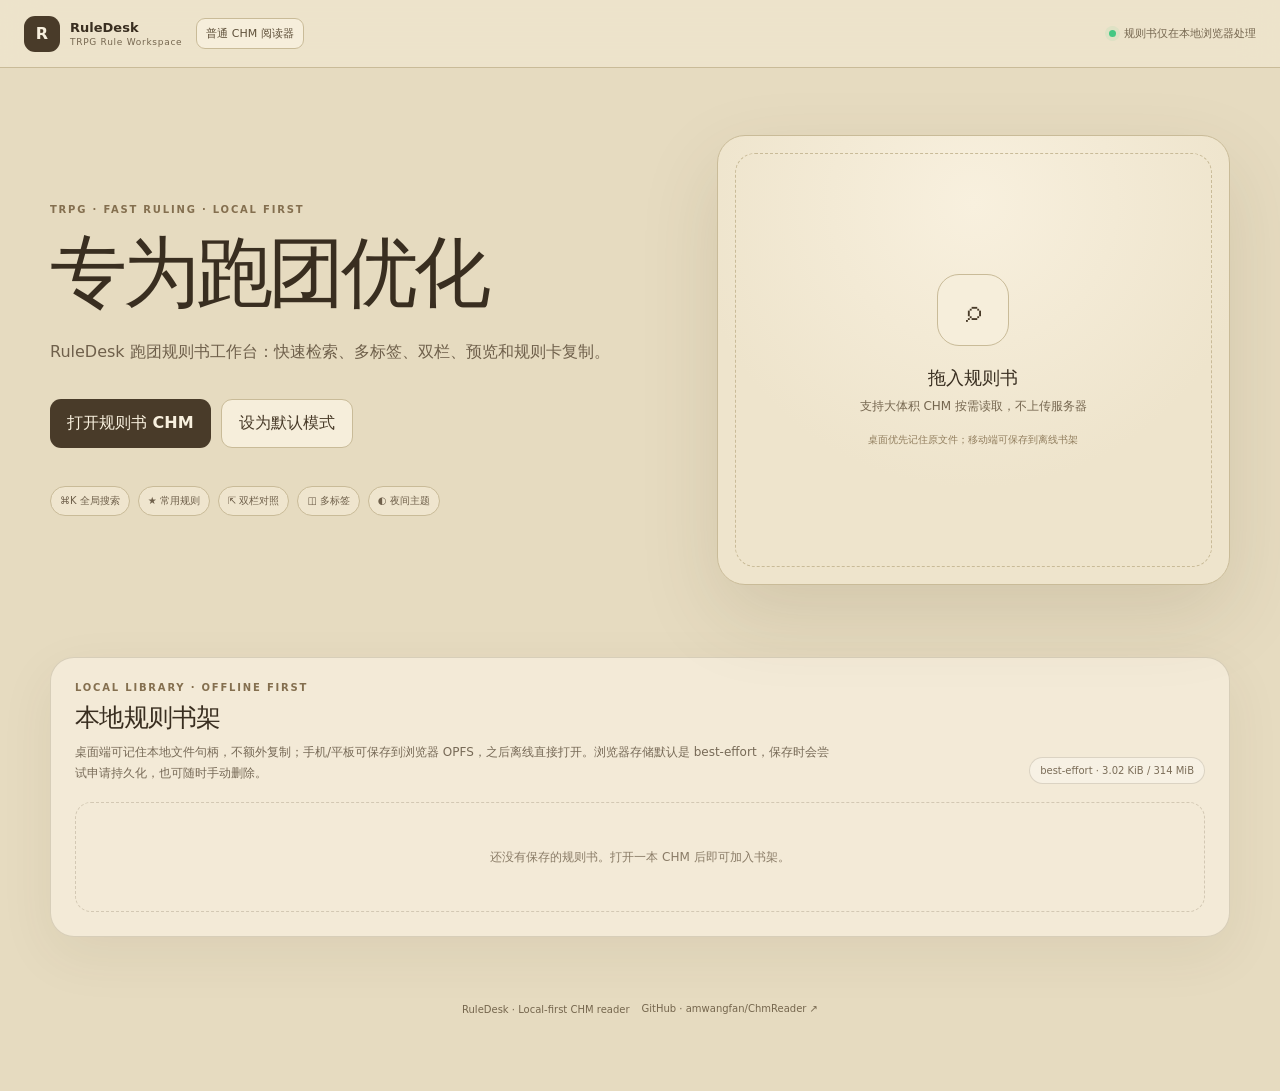
==== ruledesk/index.html @ 6553a067 "Import RuleDesk v1.3.4 source" ====
<!doctype html>
<html lang="zh-CN">
<head>
  <meta charset="UTF-8">
  <meta name="viewport" content="width=device-width,initial-scale=1,viewport-fit=cover">
  <meta name="theme-color" content="#eee4cc">
  <meta name="description" content="RuleDesk：针对跑团规则书优化的本地 CHM 高速查阅工具。">
  <title>RuleDesk · 跑团规则台</title>
  <link rel="manifest" href="../manifest.webmanifest">
  <meta name="apple-mobile-web-app-capable" content="yes">
  <meta name="apple-mobile-web-app-status-bar-style" content="black-translucent">
  <link rel="apple-touch-icon" href="../icons/ruledesk-192.png">
  <link rel="stylesheet" href="./ruledesk.css">
</head>
<body data-reader-theme="parchment">
  <div id="app">
    <header class="topbar">
      <div class="brand-area">
        <button id="homeBtn" class="brand" type="button" aria-label="RuleDesk 首页">
          <span class="brand-mark">R</span>
          <span><b>RuleDesk</b><small>TRPG Rule Workspace</small></span>
        </button>
        <a class="mode-link" href="../?stay=1">普通 CHM 阅读器</a>
      </div>
      <div class="privacy"><i></i>规则书仅在本地浏览器处理</div>
    </header>

    <main id="landing" class="landing">
      <section class="hero">
        <p class="eyebrow">TRPG · FAST RULING · LOCAL FIRST</p>
        <h1>专为跑团优化</h1>
        <p class="lead">RuleDesk 跑团规则书工作台：快速检索、多标签、双栏、预览和规则卡复制。</p>
        <div class="hero-actions">
          <button id="pickBtn" class="btn primary" type="button">打开规则书 CHM</button>
          <button id="setDefaultBtn" class="btn secondary" type="button">设为默认模式</button>
        </div>
        <input id="fileInput" type="file" accept=".chm,application/vnd.ms-htmlhelp" hidden>
        <div class="feature-strip">
          <span>⌘K 全局搜索</span><span>★ 常用规则</span><span>⇱ 双栏对照</span><span>◫ 多标签</span><span>◐ 夜间主题</span>
        </div>
      </section>
      <section id="dropZone" class="drop-zone">
        <div class="drop-icon">⌕</div>
        <strong>拖入规则书</strong>
        <span>支持大体积 CHM 按需读取，不上传服务器</span>
        <small>桌面优先记住原文件；移动端可保存到离线书架</small>
      </section>

      <section class="library-section" aria-labelledby="libraryHeading">
        <div class="library-heading-row">
          <div>
            <p class="eyebrow">LOCAL LIBRARY · OFFLINE FIRST</p>
            <h2 id="libraryHeading">本地规则书架</h2>
            <p>桌面端可记住本地文件句柄，不额外复制；手机/平板可保存到浏览器 OPFS，之后离线直接打开。浏览器存储默认是 best-effort，保存时会尝试申请持久化，也可随时手动删除。</p>
          </div>
          <div class="library-storage" id="libraryStorage">正在读取本地书架…</div>
        </div>
        <div id="libraryList" class="library-list"><div class="library-empty">还没有保存的规则书。打开一本 CHM 后即可加入书架。</div></div>
      </section>
      <footer class="project-footer">
        <span>RuleDesk · Local-first CHM reader</span>
        <a href="https://github.com/amwangfan/ChmReader" target="_blank" rel="noopener noreferrer">GitHub · amwangfan/ChmReader ↗</a>
      </footer>
    </main>

    <main id="workspace" class="workspace" hidden>
      <div class="workbar">
        <div class="work-left">
          <button id="sidebarBtn" class="icon-btn" type="button" title="侧栏">☰</button>
          <button id="searchBtn" class="icon-btn mobile-search-btn" type="button" title="搜索规则">⌕</button>
          <button id="historyBackBtn" class="icon-btn" type="button" title="历史后退">←</button>
          <button id="historyForwardBtn" class="icon-btn" type="button" title="历史前进">→</button>
          <div class="book-meta"><b id="bookTitle">规则书</b><small id="bookMeta"></small></div>
          <button id="mobileToolsBtn" class="icon-btn mobile-tools-btn" type="button" title="显示更多工具" aria-label="显示更多工具" aria-expanded="false">•••</button>
        </div>
        <div class="search-cluster">
          <form id="globalSearchForm" class="global-search" role="search">
            <span>⌕</span>
            <input id="globalSearchInput" type="search" autocomplete="off" placeholder="搜索规则、状态、职业、法术…  Ctrl/⌘ K" aria-haspopup="listbox" aria-controls="searchScopeMenu">
            <kbd>↵</kbd>
          </form>
          <div id="searchScopeMenu" class="search-scope-menu" role="listbox" aria-label="搜索范围" hidden></div>
        </div>
        <div class="work-right">
          <button id="bookmarkBtn" class="icon-btn" type="button" title="收藏当前规则">☆</button>
          <button id="copyBtn" class="tool-btn" type="button" title="复制选中文本或当前页面为规则卡">复制规则</button>
          <button id="splitBtn" class="tool-btn" type="button" title="双栏对照">⇱ 分栏</button>
          <div class="font-tools"><button id="fontDownBtn" type="button">A−</button><span id="fontLabel">100%</span><button id="fontUpBtn" type="button">A+</button></div>
          <select id="themeSelect" class="theme-select" title="阅读主题">
            <option value="parchment">羊皮纸</option>
            <option value="dark">夜间</option>
            <option value="light">日间</option>
          </select>
          <button id="shelfBtn" class="tool-btn" type="button" title="返回本地书架">书架</button>
          <button id="anotherBtn" class="tool-btn" type="button">换书</button>
        </div>
      </div>

      <div class="tabbar-wrap">
        <div id="tabbar" class="tabbar"></div>
        <button id="newTabBtn" class="new-tab" type="button" title="新标签">＋</button>
      </div>

      <div class="workspace-body">
        <aside id="sidebar" class="sidebar">
          <div class="side-tabs" role="tablist">
            <button class="side-tab active" data-side="search" type="button">查找</button>
            <button class="side-tab" data-side="toc" type="button">目录</button>
            <button class="side-tab" data-side="index" type="button">索引</button>
            <button class="side-tab" data-side="bookmarks" type="button">★</button>
            <button class="side-tab" data-side="recent" type="button">最近</button>
          </div>
          <section id="searchSide" class="side-panel active">
            <div id="searchStatus" class="side-note">输入关键词即可先匹配目录/索引，按 Enter 继续搜索正文。</div>
            <div id="globalSearchResults" class="side-list"></div>
          </section>
          <section id="tocSide" class="side-panel">
            <input id="tocFilter" class="side-input" type="search" placeholder="筛选目录…">
            <div id="tocList" class="side-list"></div>
          </section>
          <section id="indexSide" class="side-panel">
            <input id="indexFilter" class="side-input" type="search" placeholder="筛选索引…">
            <div id="indexList" class="side-list"></div>
          </section>
          <section id="bookmarksSide" class="side-panel"><div id="bookmarkList" class="side-list"></div></section>
          <section id="recentSide" class="side-panel"><div id="recentList" class="side-list"></div></section>
        </aside>

        <section class="desk">
          <div id="primaryPane" class="pane primary-pane">
            <div class="pane-head"><span id="primaryPaneTitle">当前规则</span><span class="pane-hint">主视图</span></div>
            <div class="pane-stage"><div id="primaryLoading" class="pane-loading" hidden><i></i><span>正在读取…</span></div><iframe id="primaryFrame" sandbox="allow-same-origin" referrerpolicy="no-referrer" title="RuleDesk 主视图"></iframe></div>
          </div>
          <div id="secondaryPane" class="pane secondary-pane" hidden>
            <div class="pane-head"><span id="secondaryPaneTitle">对照规则</span><button id="closeSplitBtn" type="button">关闭分栏 ×</button></div>
            <div class="pane-stage"><div id="secondaryLoading" class="pane-loading" hidden><i></i><span>正在读取…</span></div><iframe id="secondaryFrame" sandbox="allow-same-origin" referrerpolicy="no-referrer" title="RuleDesk 对照视图"></iframe></div>
          </div>
        </section>
      </div>
    </main>

    <div id="previewCard" class="preview-card" hidden>
      <div class="preview-head"><b id="previewTitle">规则预览</b><button id="previewClose" type="button">×</button></div>
      <div id="previewText" class="preview-text"></div>
      <div class="preview-actions"><button id="previewOpen" type="button">打开</button><button id="previewTab" type="button">新标签</button><button id="previewSplit" type="button">分栏打开</button></div>
    </div>

    <div id="selectionBar" class="selection-bar" hidden><span id="selectionInfo">已选择文字</span><button id="selectionCopyBtn" type="button">复制为规则卡</button></div>

    <div id="shelfPrompt" class="shelf-prompt" hidden>
      <div class="shelf-prompt-card">
        <span class="shelf-prompt-icon">▣</span>
        <div><b>保存到离线书架？</b><p>这会把规则书复制到浏览器的本地私有存储（OPFS）。以后无需再次从文件管理器选择，断网也能打开。</p></div>
        <div class="shelf-prompt-actions"><button id="shelfSaveBtn" class="btn primary" type="button">保存到离线书架</button><button id="shelfSkipBtn" class="btn secondary" type="button">仅本次打开</button></div>
      </div>
    </div>

    <div id="overlay" class="overlay" hidden><div class="loading-card"><i></i><b id="overlayTitle">正在打开规则书</b><p id="overlayText">正在读取目录和索引…</p></div></div>
    <div id="toast" class="toast" role="status" aria-live="polite"></div>
  </div>

  <script type="module" src="./ruledesk.js"></script>
</body>
</html>
---- ruledesk/ruledesk.css ----
:root{font-family:Inter,ui-sans-serif,system-ui,-apple-system,BlinkMacSystemFont,"Segoe UI","PingFang SC","Microsoft YaHei",sans-serif;color:#ecece8;background:#171714;font-synthesis:none;text-rendering:optimizeLegibility;--top:68px;--work:58px;--tabs:42px;--side:312px}
*{box-sizing:border-box}html,body,#app{margin:0;min-width:320px;min-height:100%;height:100%}body{min-height:100vh;background:#171714}button,input,select{font:inherit}button{color:inherit}.topbar{height:var(--top);position:fixed;z-index:80;inset:0 0 auto;display:flex;align-items:center;justify-content:space-between;padding:0 24px;background:rgba(23,23,20,.94);border-bottom:1px solid #30302b;backdrop-filter:blur(18px)}.brand-area{display:flex;align-items:center;gap:14px}.brand{border:0;background:none;padding:0;display:flex;align-items:center;gap:10px;cursor:pointer}.brand-mark{width:36px;height:36px;border-radius:11px;display:grid;place-items:center;background:#f0efe6;color:#171714;font-weight:900}.brand b,.brand small{display:block;text-align:left}.brand b{font-size:13px}.brand small{font-size:9px;color:#8f8f88;margin-top:2px;letter-spacing:.08em}.mode-link{color:#a7a79f;text-decoration:none;font-size:11px;padding:7px 9px;border:1px solid #34342f;border-radius:9px}.mode-link:hover{color:#fff;border-color:#5b5b54}.privacy{display:flex;align-items:center;gap:8px;color:#96968f;font-size:11px}.privacy i{width:7px;height:7px;border-radius:50%;background:#43c883;box-shadow:0 0 0 4px rgba(67,200,131,.09)}
.landing{min-height:100vh;width:min(1180px,calc(100% - 48px));margin:auto;padding:135px 0 65px;display:grid;grid-template-columns:1.08fr .92fr;gap:64px;align-items:center}.eyebrow{font-size:10px;font-weight:800;letter-spacing:.18em;color:#777770;margin:0 0 20px}.hero h1{font-size:clamp(48px,6vw,78px);line-height:.98;letter-spacing:-.055em;margin:0;color:#f2f1e9}.lead{max-width:630px;font-size:16px;line-height:1.8;color:#9b9b93;margin:27px 0 0}.hero-actions{display:flex;gap:10px;margin-top:32px}.btn{border:0;border-radius:11px;padding:13px 17px;cursor:pointer}.primary{background:#efeee5;color:#171714;font-weight:750}.secondary{background:#262622;color:#d2d2ca;border:1px solid #383833}.feature-strip{display:flex;flex-wrap:wrap;gap:8px;margin-top:38px}.feature-strip span{border:1px solid #33332e;border-radius:999px;padding:7px 9px;color:#8d8d85;font-size:10px}.drop-zone{min-height:450px;border:1px solid #34342f;border-radius:28px;background:radial-gradient(circle at 50% 15%,#292924,#1c1c19 60%);box-shadow:0 30px 80px rgba(0,0,0,.28);display:grid;place-items:center;align-content:center;text-align:center;position:relative}.drop-zone:after{content:"";position:absolute;inset:17px;border:1px dashed #3d3d37;border-radius:20px}.drop-icon{width:72px;height:72px;border:1px solid #3b3b36;border-radius:22px;background:#22221e;display:grid;place-items:center;font-size:30px;color:#dfded5;margin-bottom:20px}.drop-zone strong{font-size:18px}.drop-zone span{font-size:12px;color:#8e8e86;margin-top:8px}.drop-zone small{font-size:10px;color:#676760;margin-top:18px}.dragging .drop-zone{border-color:#8c8c80;transform:scale(1.01)}
.workspace{height:100vh;padding-top:var(--top);background:#e9e9e4;color:#171714}.workbar{height:var(--work);display:grid;grid-template-columns:minmax(300px,1fr) minmax(320px,560px) minmax(420px,1fr);align-items:center;gap:14px;padding:0 12px;background:#f7f7f3;border-bottom:1px solid #d8d8d2}.work-left,.work-right{display:flex;align-items:center;gap:7px;min-width:0}.work-right{justify-content:flex-end}.icon-btn,.tool-btn,.font-tools button,.theme-select,.new-tab{border:1px solid #d9d9d3;background:#fff;border-radius:9px;height:32px;cursor:pointer;color:#4a4a44}.icon-btn{width:32px;padding:0}.tool-btn{padding:0 10px;font-size:10px}.icon-btn:disabled{opacity:.35;cursor:default}.book-meta{min-width:0;margin-left:2px}.book-meta b,.book-meta small{display:block;white-space:nowrap;overflow:hidden;text-overflow:ellipsis;max-width:260px}.book-meta b{font-size:11px}.book-meta small{font-size:9px;color:#888880;margin-top:2px}.global-search{height:38px;border:1px solid #cecec7;background:#fff;border-radius:11px;display:grid;grid-template-columns:24px 1fr 24px;align-items:center;padding:0 8px;box-shadow:0 3px 14px rgba(0,0,0,.035)}.global-search>span{color:#8a8a82;text-align:center}.global-search input{border:0;outline:0;background:transparent;min-width:0;font-size:12px;color:#222}.global-search kbd{font-size:9px;color:#aaa;background:#f4f4f0;border:1px solid #e2e2dc;border-radius:5px;padding:2px 4px;text-align:center}.font-tools{display:flex;align-items:center;height:32px;border:1px solid #d9d9d3;border-radius:9px;background:#fff;overflow:hidden}.font-tools button{height:30px;border:0;border-radius:0;width:31px}.font-tools span{font-size:9px;color:#73736c;min-width:38px;text-align:center}.theme-select{padding:0 7px;font-size:10px}.tabbar-wrap{height:var(--tabs);display:flex;align-items:stretch;background:#efefea;border-bottom:1px solid #d6d6d0;padding-left:8px}.tabbar{display:flex;align-items:flex-end;gap:3px;min-width:0;overflow-x:auto;scrollbar-width:none}.tabbar::-webkit-scrollbar{display:none}.rule-tab{height:34px;margin-top:7px;display:flex;align-items:center;gap:7px;max-width:220px;min-width:105px;padding:0 8px 0 11px;border:1px solid transparent;border-radius:9px 9px 0 0;background:transparent;color:#707069;cursor:pointer}.rule-tab.active{background:#fff;color:#222;border-color:#d9d9d3;border-bottom-color:#fff}.rule-tab .tab-title{white-space:nowrap;overflow:hidden;text-overflow:ellipsis;font-size:10px;flex:1;text-align:left}.rule-tab .tab-close{border:0;background:transparent;color:#9d9d95;padding:0;font-size:13px;cursor:pointer}.new-tab{width:34px;margin:6px 0 0 4px;border:0;background:transparent;font-size:18px}.workspace-body{height:calc(100vh - var(--top) - var(--work) - var(--tabs));display:grid;grid-template-columns:var(--side) 1fr;min-height:0}.sidebar{background:#f8f8f5;border-right:1px solid #d9d9d3;display:flex;flex-direction:column;min-width:0;overflow:hidden}.side-tabs{height:44px;display:grid;grid-template-columns:repeat(5,1fr);gap:2px;padding:6px 6px 0;border-bottom:1px solid #dfdfd9}.side-tab{border:0;background:transparent;font-size:9px;color:#777770;border-radius:7px 7px 0 0;cursor:pointer}.side-tab.active{background:#fff;color:#222;border:1px solid #deded8;border-bottom-color:#fff;font-weight:700}.side-panel{display:none;min-height:0;flex:1;padding:8px}.side-panel.active{display:flex;flex-direction:column}.side-input{height:34px;border:1px solid #dadad4;border-radius:9px;background:#fff;padding:0 10px;font-size:11px;outline:0}.side-list{margin-top:7px;min-height:0;flex:1;overflow:auto;padding:2px 2px 18px}.side-note{font-size:9px;color:#92928b;line-height:1.5;padding:4px 5px 6px}.side-item{width:100%;border:0;background:transparent;text-align:left;border-radius:8px;padding:7px 8px;color:#44443f;cursor:pointer;font-size:10px;line-height:1.4}.side-item:hover{background:#ecece7}.side-item.active{background:#e4e4de;color:#171714;font-weight:700}.side-item .meta{display:block;font-size:8px;color:#999990;margin-top:3px}.side-item .snippet{display:block;font-size:9px;color:#85857d;margin-top:4px;line-height:1.45}.side-section-label{padding:9px 8px 4px;font-size:8px;font-weight:800;color:#9c9c94;letter-spacing:.12em;text-transform:uppercase}.nav-group{margin:2px 0}.nav-group>summary{list-style:none;cursor:pointer;padding:7px 8px;border-radius:7px;font-size:10px;color:#565650;font-weight:650}.nav-group>summary::-webkit-details-marker{display:none}.nav-group>summary:before{content:"›";display:inline-block;width:14px;color:#aaa;transition:.12s}.nav-group[open]>summary:before{transform:rotate(90deg)}.nav-children{padding-left:9px}.empty{padding:14px 9px;font-size:10px;line-height:1.6;color:#999990}.desk{min-width:0;min-height:0;display:grid;grid-template-columns:1fr;background:#fff}.desk.split{grid-template-columns:minmax(0,1fr) minmax(0,1fr)}.pane{min-width:0;min-height:0;display:flex;flex-direction:column;background:#fff}.secondary-pane{border-left:1px solid #d8d8d2}.pane-head{height:32px;display:flex;align-items:center;justify-content:space-between;padding:0 10px;border-bottom:1px solid #e6e6e1;background:#fafaf8;font-size:9px;color:#777770}.pane-head>span:first-child{white-space:nowrap;overflow:hidden;text-overflow:ellipsis}.pane-hint{color:#aaa}.pane-head button{border:0;background:transparent;color:#85857d;font-size:9px;cursor:pointer}.pane-stage{position:relative;flex:1;min-height:0}.pane iframe{width:100%;height:100%;display:block;border:0;background:#fff}.pane-loading{position:absolute;z-index:4;left:50%;top:12px;transform:translateX(-50%);display:flex;align-items:center;gap:7px;background:rgba(255,255,255,.93);border:1px solid #ddd;border-radius:10px;padding:7px 10px;font-size:9px;color:#777;box-shadow:0 8px 25px rgba(0,0,0,.08)}.pane-loading i,.overlay i{width:14px;height:14px;border:2px solid #ddd;border-top-color:#333;border-radius:50%;animation:spin .8s linear infinite}@keyframes spin{to{transform:rotate(360deg)}}
.preview-card{position:fixed;z-index:120;right:20px;bottom:20px;width:min(410px,calc(100% - 32px));background:#fff;border:1px solid #d7d7d1;border-radius:15px;box-shadow:0 24px 70px rgba(0,0,0,.2);color:#222;overflow:hidden}.preview-head{display:flex;align-items:center;justify-content:space-between;padding:12px 13px 7px}.preview-head b{font-size:12px}.preview-head button{border:0;background:transparent;color:#888;cursor:pointer}.preview-text{max-height:210px;overflow:auto;padding:0 13px 12px;font-size:10px;line-height:1.65;color:#63635d;white-space:pre-wrap}.preview-actions{display:flex;gap:6px;padding:9px 12px;border-top:1px solid #e6e6e1;background:#fafaf8}.preview-actions button{border:1px solid #d9d9d3;background:#fff;border-radius:8px;padding:6px 9px;font-size:9px;color:#444;cursor:pointer}.selection-bar{position:fixed;z-index:115;left:50%;bottom:18px;transform:translateX(-50%);display:flex;align-items:center;gap:10px;background:#171714;color:#eee;border-radius:999px;padding:8px 9px 8px 13px;box-shadow:0 12px 35px rgba(0,0,0,.24);font-size:9px}.selection-bar button{border:0;background:#efeee5;color:#171714;border-radius:999px;padding:6px 9px;font-size:9px;font-weight:700;cursor:pointer}.overlay{position:fixed;z-index:140;inset:0;display:grid;place-items:center;background:rgba(23,23,20,.74);backdrop-filter:blur(10px)}.loading-card{width:min(400px,calc(100% - 30px));background:#fff;color:#222;border-radius:18px;padding:28px;text-align:center;box-shadow:0 30px 100px rgba(0,0,0,.25)}.loading-card i{display:inline-block;width:26px;height:26px;border-width:3px}.loading-card b{display:block;font-size:13px;margin-top:14px}.loading-card p{font-size:10px;color:#85857d;line-height:1.6}.toast{position:fixed;z-index:150;left:50%;bottom:22px;transform:translate(-50%,12px);opacity:0;pointer-events:none;max-width:min(650px,calc(100% - 28px));padding:9px 12px;border-radius:10px;background:#fff;color:#444;border:1px solid #deded8;box-shadow:0 15px 45px rgba(0,0,0,.2);font-size:10px;transition:.18s}.toast.show{opacity:1;transform:translate(-50%,0)}.toast.error{color:#a11f1f;border-color:#eccaca}[hidden]{display:none!important}body.sidebar-hidden .workspace-body{grid-template-columns:0 1fr}body.sidebar-hidden .sidebar{display:none}
@media(max-width:1150px){.workbar{grid-template-columns:minmax(250px,1fr) minmax(280px,420px) auto}.work-right .tool-btn{font-size:0;width:34px;padding:0}.work-right #copyBtn:before{content:"📋";font-size:13px}.work-right #splitBtn:before{content:"⇱";font-size:15px}.work-right #anotherBtn:before{content:"＋";font-size:17px}.font-tools span{display:none}.font-tools button{width:28px}.theme-select{max-width:62px}}
@media(max-width:820px){:root{--top:60px;--work:56px;--tabs:40px}.topbar{padding:0 14px}.privacy{display:none}.mode-link{font-size:9px}.landing{grid-template-columns:1fr;width:min(680px,calc(100% - 30px));gap:32px;padding-top:110px}.drop-zone{min-height:270px}.workbar{grid-template-columns:1fr auto}.global-search{position:fixed;z-index:90;left:10px;right:10px;top:calc(var(--top) + var(--work) + var(--tabs) + 8px);display:none}.global-search.mobile-search-open{display:grid}.book-meta small{display:none}.work-right .font-tools,.work-right .theme-select{display:none}.workspace-body{display:block;position:relative}.sidebar{position:absolute;z-index:60;inset:0 auto 0 0;width:min(86vw,330px);transform:translateX(-102%);transition:.18s;box-shadow:18px 0 45px rgba(0,0,0,.2)}.sidebar.mobile-open{transform:translateX(0)}.desk{height:100%}.desk.split{grid-template-columns:1fr}.desk.split .secondary-pane{position:absolute;z-index:40;inset:0;background:#fff;border:0}.feature-strip{gap:6px}.hero h1{font-size:48px}}
body[data-reader-theme="dark"] .workspace{background:#161716;color:#e8e6df}body[data-reader-theme="dark"] .workbar{background:#1e1f1d;border-color:#353631}body[data-reader-theme="dark"] .tabbar-wrap{background:#191a18;border-color:#353631}body[data-reader-theme="dark"] .sidebar{background:#1c1d1b;border-color:#353631}body[data-reader-theme="dark"] .side-tabs{border-color:#353631}body[data-reader-theme="dark"] .side-tab{color:#aaa79e}body[data-reader-theme="dark"] .side-tab.active{background:#252624;color:#eee;border-color:#42433e;border-bottom-color:#252624}body[data-reader-theme="dark"] .global-search,body[data-reader-theme="dark"] .icon-btn,body[data-reader-theme="dark"] .tool-btn,body[data-reader-theme="dark"] .font-tools,body[data-reader-theme="dark"] .theme-select,body[data-reader-theme="dark"] .side-input{background:#252624;color:#e7e5de;border-color:#42433e}body[data-reader-theme="dark"] .global-search input{color:#eee}body[data-reader-theme="dark"] .rule-tab.active{background:#242522;color:#eee;border-color:#3e3f3a;border-bottom-color:#242522}body[data-reader-theme="dark"] .side-item{color:#c5c3bb}body[data-reader-theme="dark"] .side-item:hover{background:#292a27}body[data-reader-theme="dark"] .pane,body[data-reader-theme="dark"] .desk{background:#151617}body[data-reader-theme="dark"] .pane-head{background:#1f201e;color:#aaa79e;border-color:#383934}body[data-reader-theme="dark"] .secondary-pane{border-color:#383934}
body[data-reader-theme="parchment"] .workspace{background:#e6dbc0;color:#392e20}body[data-reader-theme="parchment"] .workbar,body[data-reader-theme="parchment"] .tabbar-wrap,body[data-reader-theme="parchment"] .sidebar{background:#eee4cc;border-color:#c9bb98}body[data-reader-theme="parchment"] .side-tabs{border-color:#c9bb98}body[data-reader-theme="parchment"] .side-tab.active,body[data-reader-theme="parchment"] .rule-tab.active{background:#f6eedb;color:#372d20;border-color:#c9bb98;border-bottom-color:#f6eedb}body[data-reader-theme="parchment"] .global-search,body[data-reader-theme="parchment"] .icon-btn,body[data-reader-theme="parchment"] .tool-btn,body[data-reader-theme="parchment"] .font-tools,body[data-reader-theme="parchment"] .theme-select,body[data-reader-theme="parchment"] .side-input{background:#f8f0de;color:#493b29;border-color:#c9bb98}body[data-reader-theme="parchment"] .pane-head{background:#eee4cc;color:#6d5c43;border-color:#c9bb98}

/* RuleDesk landing chrome follows the selected reading theme too. */
body[data-reader-theme="parchment"]{background:#e6dbc0;color:#392e20}
body[data-reader-theme="parchment"] .topbar{background:rgba(238,228,204,.95);border-color:#c9bb98}
body[data-reader-theme="parchment"] .brand-mark{background:#493b29;color:#f8f0de}
body[data-reader-theme="parchment"] .brand small,body[data-reader-theme="parchment"] .privacy{color:#75664f}
body[data-reader-theme="parchment"] .mode-link{color:#5f503a;border-color:#c9bb98;background:#f6eedb}
body[data-reader-theme="parchment"] .mode-link:hover{color:#352b1e;border-color:#9e8c67}
body[data-reader-theme="parchment"] .eyebrow{color:#846f4f}
body[data-reader-theme="parchment"] .hero h1{color:#392e20}
body[data-reader-theme="parchment"] .lead{color:#6f604b}
body[data-reader-theme="parchment"] .primary{background:#493b29;color:#f8f0de}
body[data-reader-theme="parchment"] .secondary{background:#f6eedb;color:#493b29;border-color:#c9bb98}
body[data-reader-theme="parchment"] .feature-strip span{border-color:#c9bb98;color:#6f604b;background:rgba(248,240,222,.45)}
body[data-reader-theme="parchment"] .drop-zone{border-color:#c9bb98;background:radial-gradient(circle at 50% 15%,#f8f0de,#eee4cc 62%);box-shadow:0 30px 80px rgba(81,60,30,.13);color:#392e20}
body[data-reader-theme="parchment"] .drop-zone:after{border-color:#c9bb98}
body[data-reader-theme="parchment"] .drop-icon{border-color:#c9bb98;background:#f6eedb;color:#493b29}
body[data-reader-theme="parchment"] .drop-zone span{color:#75664f}
body[data-reader-theme="parchment"] .drop-zone small{color:#927f5f}

body[data-reader-theme="light"]{background:#f5f5f2;color:#20201d}
body[data-reader-theme="light"] .topbar{background:rgba(248,248,245,.95);border-color:#deded8}
body[data-reader-theme="light"] .brand-mark{background:#20201d;color:#fff}
body[data-reader-theme="light"] .brand small,body[data-reader-theme="light"] .privacy{color:#777770}
body[data-reader-theme="light"] .mode-link{color:#55554f;border-color:#d8d8d1;background:#fff}
body[data-reader-theme="light"] .eyebrow{color:#777770}
body[data-reader-theme="light"] .hero h1{color:#20201d}
body[data-reader-theme="light"] .lead{color:#707069}
body[data-reader-theme="light"] .primary{background:#20201d;color:#fff}
body[data-reader-theme="light"] .secondary{background:#fff;color:#44443f;border-color:#d8d8d1}
body[data-reader-theme="light"] .feature-strip span{border-color:#d8d8d1;color:#707069;background:#fff}
body[data-reader-theme="light"] .drop-zone{border-color:#d8d8d1;background:radial-gradient(circle at 50% 15%,#fff,#efefea 62%);box-shadow:0 30px 80px rgba(0,0,0,.08);color:#20201d}
body[data-reader-theme="light"] .drop-zone:after{border-color:#d8d8d1}
body[data-reader-theme="light"] .drop-icon{border-color:#d8d8d1;background:#fff;color:#33332e}
body[data-reader-theme="light"] .drop-zone span{color:#777770}
body[data-reader-theme="light"] .drop-zone small{color:#999990}

/* v1.2.3 — larger, touch-friendly sidebar navigation */
:root{--side:340px}
.side-tabs{height:50px;padding:6px 6px 0}
.side-tab{font-size:12px;min-height:39px;font-weight:600}
.side-input{height:40px;padding:0 12px;font-size:13px}
.side-list{margin-top:8px;padding:3px 3px 22px}
.side-note{font-size:11px;line-height:1.6;padding:6px 7px 8px}
.side-item{min-height:42px;padding:10px 10px;border-radius:9px;font-size:14px;line-height:1.48;display:block}
.side-item .meta{font-size:11px;line-height:1.4;margin-top:4px}
.side-item .snippet{font-size:12px;line-height:1.55;margin-top:5px}
.side-section-label{padding:11px 9px 5px;font-size:10px}
.empty{padding:16px 10px;font-size:12px;line-height:1.7}
.nav-group{margin:2px 0}
.nav-group>summary{list-style:none;display:flex;align-items:center;gap:2px;min-height:44px;padding:3px 5px;border-radius:9px;color:#4f4f49;font-weight:650}
.nav-group>summary::-webkit-details-marker{display:none}
.nav-group>summary:before{content:none!important}
.nav-toggle{width:38px;height:38px;flex:0 0 38px;border:0;border-radius:8px;background:transparent;color:#8c8c84;font-size:24px;line-height:1;display:grid;place-items:center;cursor:pointer;transition:background .12s,color .12s,transform .12s;touch-action:manipulation}
.nav-toggle:hover,.nav-toggle:focus-visible{background:#e7e7e1;color:#333;outline:0}
.nav-group[open]>summary .nav-toggle{transform:rotate(90deg)}
.nav-label{min-width:0;min-height:38px;flex:1;border:0;border-radius:8px;background:transparent;color:inherit;padding:7px 7px;text-align:left;font:inherit;line-height:1.45;cursor:pointer;display:flex;align-items:center;touch-action:manipulation}
.nav-label:hover,.nav-label:focus-visible{background:#ecece7;color:#171714;outline:0}
.nav-label-static{cursor:default}
.nav-label-static:hover{background:transparent;color:inherit}
.nav-children{padding-left:14px;border-left:1px solid rgba(110,110,100,.13);margin-left:19px}
body[data-reader-theme="dark"] .nav-toggle:hover,body[data-reader-theme="dark"] .nav-toggle:focus-visible,body[data-reader-theme="dark"] .nav-label:hover,body[data-reader-theme="dark"] .nav-label:focus-visible{background:#2a2b28;color:#f0eee8}
body[data-reader-theme="parchment"] .nav-toggle:hover,body[data-reader-theme="parchment"] .nav-toggle:focus-visible,body[data-reader-theme="parchment"] .nav-label:hover,body[data-reader-theme="parchment"] .nav-label:focus-visible{background:#e5d8b9;color:#372d20}

/* Mobile workbar: keep reading controls visible instead of hiding font/theme tools. */
@media(max-width:820px){
  :root{--work:108px;--side:340px}
  .workbar{height:var(--work);grid-template-columns:1fr;grid-template-rows:50px 50px;gap:0;padding:4px 8px}
  .work-left{grid-row:1;min-width:0}
  .work-right{grid-row:2;justify-content:flex-start;gap:5px;min-width:0;width:100%;overflow:visible}
  .work-right .font-tools,.work-right .theme-select{display:flex}
  .work-right .theme-select{display:block;max-width:68px;height:36px;font-size:11px}
  .work-right .icon-btn,.work-right .tool-btn{height:36px;min-width:36px}
  .font-tools{height:36px;flex:0 0 auto}
  .font-tools button{height:34px;width:31px;font-size:12px}
  .font-tools span{display:none}
  .workspace-body{height:calc(100vh - var(--top) - var(--work) - var(--tabs));height:calc(100dvh - var(--top) - var(--work) - var(--tabs))}
  .sidebar{width:min(92vw,380px)}
  .side-tab{font-size:12px}
  .side-item{min-height:46px;padding:11px 10px;font-size:14px}
  .nav-group>summary{min-height:48px}
  .nav-toggle{width:42px;height:42px;flex-basis:42px;font-size:26px}
  .nav-label{min-height:42px;padding:8px 7px;font-size:14px}
}

@media(max-width:520px){
  :root{--work:148px}
  .workbar{grid-template-rows:50px 90px;padding-bottom:4px}
  .work-right{align-content:center;align-items:center;flex-wrap:wrap;gap:5px 6px}
  .work-right .icon-btn,.work-right .tool-btn{height:36px}
  .work-right .theme-select{height:36px;max-width:74px}
  .book-meta b{max-width:150px}
  .workspace-body{height:calc(100vh - var(--top) - var(--work) - var(--tabs));height:calc(100dvh - var(--top) - var(--work) - var(--tabs))}
}

@media(max-width:380px){
  :root{--work:152px}
  .workbar{padding-left:6px;padding-right:6px}
  .work-left,.work-right{gap:4px}
  .work-right .icon-btn,.work-right .tool-btn{min-width:34px;width:34px}
  .font-tools button{width:29px}
  .work-right .theme-select{max-width:70px;padding-left:4px;padding-right:4px}
  .book-meta b{max-width:125px;font-size:10px}
}

/* v1.2.4 — context-aware hierarchical search scopes */
.search-cluster{position:relative;min-width:0;width:100%;z-index:95}
.search-cluster .global-search{width:100%}
.search-scope-menu{position:absolute;z-index:130;left:0;right:0;top:calc(100% + 6px);padding:6px;background:#fff;border:1px solid #d6d6cf;border-radius:12px;box-shadow:0 16px 45px rgba(0,0,0,.17);max-height:min(360px,55vh);overflow:auto}
.search-scope-option{width:100%;min-height:44px;border:0;background:transparent;border-radius:9px;padding:8px 10px;display:grid;grid-template-columns:24px minmax(0,1fr) auto;align-items:center;gap:8px;text-align:left;cursor:pointer;color:#3d3d38}
.search-scope-option:hover,.search-scope-option:focus-visible{background:#f0f0ea;outline:0}
.search-scope-option.active{background:#e7e7df;color:#171714}
.search-scope-option .scope-icon{font-size:15px;color:#8f8f86;text-align:center}
.search-scope-option .scope-copy{min-width:0;display:block}
.search-scope-option .scope-title{display:block;font-size:13px;font-weight:700;white-space:nowrap;overflow:hidden;text-overflow:ellipsis}
.search-scope-option .scope-hint{display:block;margin-top:2px;font-size:10px;color:#8e8e86;white-space:nowrap;overflow:hidden;text-overflow:ellipsis}
.search-scope-option .scope-count{font-size:10px;color:#999990;white-space:nowrap}
body[data-reader-theme="dark"] .search-scope-menu{background:#252624;border-color:#42433e;box-shadow:0 16px 45px rgba(0,0,0,.4)}
body[data-reader-theme="dark"] .search-scope-option{color:#dedcd4}
body[data-reader-theme="dark"] .search-scope-option:hover,body[data-reader-theme="dark"] .search-scope-option:focus-visible{background:#30312e}
body[data-reader-theme="dark"] .search-scope-option.active{background:#363733;color:#fff}
body[data-reader-theme="parchment"] .search-scope-menu{background:#f8f0de;border-color:#c9bb98;box-shadow:0 16px 45px rgba(81,60,30,.18)}
body[data-reader-theme="parchment"] .search-scope-option{color:#493b29}
body[data-reader-theme="parchment"] .search-scope-option:hover,body[data-reader-theme="parchment"] .search-scope-option:focus-visible{background:#eee2c5}
body[data-reader-theme="parchment"] .search-scope-option.active{background:#e4d4ad;color:#352b1e}

@media(max-width:820px){
  .search-cluster{position:static}
  .search-cluster .global-search{position:fixed;z-index:100;left:10px;right:10px;top:calc(var(--top) + var(--work) + var(--tabs) + 8px);width:auto;display:none}
  .search-cluster .global-search.mobile-search-open{display:grid}
  .search-scope-menu{position:fixed;z-index:131;left:10px;right:10px;top:calc(var(--top) + var(--work) + var(--tabs) + 52px);max-height:min(350px,48dvh)}
  .search-scope-option{min-height:48px;padding:9px 10px}
  .search-scope-option .scope-title{font-size:14px}
  .search-scope-option .scope-hint,.search-scope-option .scope-count{font-size:11px}
}

/* v1.2.4 — sidebar readability + narrow-screen control layout */
:root{--side:360px}
.mobile-search-btn{display:none}
.side-tab{font-size:13px;min-height:42px}
.side-input{height:44px;font-size:14px}
.side-item{min-height:48px;padding:12px 11px;font-size:15px;line-height:1.5}
.side-item .meta{font-size:12px}
.side-item .snippet{font-size:13px;line-height:1.6}
.side-note{font-size:12px;line-height:1.65}
.nav-group>summary{min-height:50px;font-size:15px}
.nav-toggle{width:44px;height:44px;flex-basis:44px;font-size:27px}
.nav-label{min-height:44px;padding:8px;font-size:15px;line-height:1.5}
.nav-children{padding-left:15px;margin-left:22px}

@media(max-width:820px){
  .mobile-search-btn{display:grid;place-items:center}
  .sidebar{width:min(94vw,400px)}
  .side-tabs{height:54px}
  .side-tab{font-size:13px;min-height:43px}
  .side-input{height:46px;font-size:15px}
  .side-item{min-height:50px;padding:12px 11px;font-size:15px}
  .side-item .meta{font-size:12px}
  .side-item .snippet{font-size:13px}
  .nav-group>summary{min-height:52px}
  .nav-toggle{width:46px;height:46px;flex-basis:46px;font-size:28px}
  .nav-label{min-height:46px;font-size:15px;padding:9px 8px}
}

@media(max-width:520px){
  :root{--work:172px}
  .workbar{grid-template-rows:50px 112px;padding:4px 7px 6px}
  .work-left{gap:5px}
  .work-right{display:flex;flex-wrap:wrap;align-content:flex-start;align-items:center;justify-content:flex-start;gap:6px;width:100%;padding-top:4px;overflow:visible}
  .work-right .icon-btn,.work-right .tool-btn,.work-right .theme-select,.font-tools{height:40px;flex:0 0 auto}
  .work-right .icon-btn,.work-right .tool-btn{min-width:40px;width:40px}
  .font-tools{display:flex!important;min-width:82px}
  .font-tools button{height:38px;width:40px;font-size:13px}
  .work-right .theme-select{display:block!important;max-width:none;width:86px;font-size:12px}
  .book-meta b{max-width:116px;font-size:11px}
  .workspace-body{height:calc(100vh - var(--top) - var(--work) - var(--tabs));height:calc(100dvh - var(--top) - var(--work) - var(--tabs))}
}

@media(max-width:360px){
  :root{--work:218px}
  .workbar{grid-template-rows:50px 158px}
  .work-right{gap:6px}
  .work-right .theme-select{width:82px}
  .workspace-body{height:calc(100vh - var(--top) - var(--work) - var(--tabs));height:calc(100dvh - var(--top) - var(--work) - var(--tabs))}
}

/* v1.2.6 — multiple in-page hits + compact TOC context menu */
.toc-context-menu{
  position:fixed;
  z-index:180;
  width:190px;
  padding:6px;
  border:1px solid #d4d4cd;
  border-radius:11px;
  background:#fff;
  box-shadow:0 16px 46px rgba(0,0,0,.2);
}
.toc-context-action{
  width:100%;
  min-height:40px;
  padding:8px 10px;
  border:0;
  border-radius:8px;
  background:transparent;
  color:#3f3f3a;
  text-align:left;
  font-size:13px;
  line-height:1.4;
  cursor:pointer;
}
.toc-context-action:hover,.toc-context-action:focus-visible{background:#efefe9;outline:0}
.toc-context-action:disabled{color:#aaa9a1;cursor:default;background:transparent}
body[data-reader-theme="dark"] .toc-context-menu{background:#252624;border-color:#454640;box-shadow:0 18px 48px rgba(0,0,0,.45)}
body[data-reader-theme="dark"] .toc-context-action{color:#dedcd4}
body[data-reader-theme="dark"] .toc-context-action:hover,body[data-reader-theme="dark"] .toc-context-action:focus-visible{background:#32332f}
body[data-reader-theme="dark"] .toc-context-action:disabled{color:#73746d}
body[data-reader-theme="parchment"] .toc-context-menu{background:#f8f0de;border-color:#c9bb98;box-shadow:0 18px 48px rgba(81,60,30,.22)}
body[data-reader-theme="parchment"] .toc-context-action{color:#493b29}
body[data-reader-theme="parchment"] .toc-context-action:hover,body[data-reader-theme="parchment"] .toc-context-action:focus-visible{background:#eadcba}
body[data-reader-theme="parchment"] .toc-context-action:disabled{color:#9c8e72}

/* v1.3 — persistent local bookshelf, PWA and responsive polish */
.library-section{grid-column:1/-1;margin-top:8px;border:1px solid rgba(120,105,78,.22);border-radius:24px;padding:24px;background:rgba(255,250,238,.5);box-shadow:0 18px 55px rgba(70,52,25,.07)}
.library-heading-row{display:flex;align-items:flex-end;justify-content:space-between;gap:24px;margin-bottom:18px}
.library-heading-row .eyebrow{margin:0 0 8px}.library-heading-row h2{margin:0;font-size:25px;letter-spacing:-.03em}.library-heading-row p:not(.eyebrow){margin:8px 0 0;max-width:760px;font-size:12px;line-height:1.75;color:#776a57}
.library-storage{flex:0 0 auto;border:1px solid rgba(120,105,78,.22);border-radius:999px;padding:7px 10px;font-size:10px;color:#7b6d58;background:rgba(255,255,255,.32)}
.library-list{display:grid;grid-template-columns:repeat(3,minmax(0,1fr));gap:12px}
.library-empty{grid-column:1/-1;min-height:110px;border:1px dashed rgba(120,105,78,.26);border-radius:16px;display:grid;place-items:center;text-align:center;padding:18px;color:#897b66;font-size:12px;line-height:1.7}
.library-card{position:relative;min-width:0;border:1px solid rgba(120,105,78,.24);border-radius:16px;padding:15px;background:rgba(255,255,255,.48);display:grid;grid-template-columns:42px minmax(0,1fr) auto;gap:11px;align-items:start;transition:transform .14s,box-shadow .14s,border-color .14s}
.library-card:hover{transform:translateY(-1px);box-shadow:0 12px 30px rgba(65,45,18,.08);border-color:rgba(110,88,52,.38)}
.library-book-icon{width:42px;height:48px;border-radius:8px 11px 11px 8px;background:linear-gradient(135deg,#6f5940,#a88d66);color:#fff;display:grid;place-items:center;font-weight:900;font-size:14px;box-shadow:inset 3px 0 rgba(255,255,255,.12)}
.library-card-main{min-width:0}.library-card-title{display:block;border:0;background:transparent;padding:0;color:inherit;font-weight:800;font-size:13px;line-height:1.4;text-align:left;cursor:pointer;max-width:100%;white-space:nowrap;overflow:hidden;text-overflow:ellipsis}.library-card-title:hover{text-decoration:underline}
.library-card-meta{margin-top:5px;font-size:10px;color:#81745f;line-height:1.55}.library-card-index{margin-top:8px;display:flex;align-items:center;gap:7px;font-size:10px;color:#7b6c56}.library-progress{height:4px;flex:1;min-width:38px;border-radius:99px;background:rgba(100,80,45,.12);overflow:hidden}.library-progress i{display:block;height:100%;background:#8d7047;border-radius:inherit}.library-card-actions{display:flex;flex-direction:column;gap:6px}.library-card-actions button{border:1px solid rgba(120,105,78,.22);background:rgba(255,255,255,.4);border-radius:8px;min-width:34px;height:30px;padding:0 8px;font-size:10px;cursor:pointer;color:#6e604d}.library-card-actions button:hover{background:rgba(255,255,255,.72)}
.library-card.stale{opacity:.76}.library-card.stale .library-book-icon{filter:grayscale(.5)}

.shelf-prompt{position:fixed;z-index:145;inset:0;background:rgba(28,24,18,.58);backdrop-filter:blur(10px);display:grid;place-items:end center;padding:22px}
.shelf-prompt-card{width:min(640px,100%);display:grid;grid-template-columns:44px minmax(0,1fr);gap:13px;background:#f6ecd6;color:#3d3325;border:1px solid #c8b78f;border-radius:19px;padding:18px;box-shadow:0 28px 90px rgba(45,34,17,.26)}
.shelf-prompt-icon{width:44px;height:44px;border-radius:13px;background:#e2d1ab;display:grid;place-items:center;font-size:20px}.shelf-prompt-card b{font-size:14px}.shelf-prompt-card p{margin:5px 0 0;font-size:11px;line-height:1.7;color:#746650}.shelf-prompt-actions{grid-column:2;display:flex;gap:8px;flex-wrap:wrap}.shelf-prompt-actions .btn{padding:10px 13px}.shelf-prompt-actions .secondary{background:transparent;color:#665845;border-color:#bfae88}

/* Link preview is a reading aid, not a tooltip: make it comfortably legible. */
.preview-card{width:min(460px,calc(100% - 28px))}.preview-head{padding:14px 15px 9px}.preview-head b{font-size:14px}.preview-head button{font-size:18px;min-width:30px;min-height:30px}.preview-text{max-height:260px;padding:0 15px 14px;font-size:13px;line-height:1.72}.preview-actions{padding:10px 14px;gap:8px;flex-wrap:wrap}.preview-actions button{min-height:36px;padding:7px 11px;font-size:12px}

body[data-reader-theme="dark"] .library-section{background:rgba(35,35,31,.72);border-color:#444238;box-shadow:none}body[data-reader-theme="dark"] .library-heading-row p:not(.eyebrow),body[data-reader-theme="dark"] .library-storage,body[data-reader-theme="dark"] .library-card-meta,body[data-reader-theme="dark"] .library-card-index{color:#aaa597}body[data-reader-theme="dark"] .library-storage,body[data-reader-theme="dark"] .library-card{background:#252520;border-color:#46453d}body[data-reader-theme="dark"] .library-card-actions button{background:#2d2d28;border-color:#4c4a41;color:#cfcbc0}body[data-reader-theme="dark"] .library-empty{border-color:#47463e;color:#969184}body[data-reader-theme="dark"] .library-progress{background:#3f3e37}body[data-reader-theme="dark"] .library-progress i{background:#b79a6c}
body[data-reader-theme="light"] .library-section{background:#fff;border-color:#deded7}body[data-reader-theme="light"] .library-card{background:#fbfbf8;border-color:#e1e1da}body[data-reader-theme="light"] .library-heading-row p:not(.eyebrow),body[data-reader-theme="light"] .library-card-meta,body[data-reader-theme="light"] .library-card-index{color:#77776f}

@media(max-width:1100px){.library-list{grid-template-columns:repeat(2,minmax(0,1fr))}.landing{gap:38px}.library-section{margin-top:2px}}
@media(max-width:820px){
  .landing{padding:96px 0 38px;gap:24px}.hero h1{font-size:clamp(42px,11vw,58px)}.lead{font-size:15px;line-height:1.7;margin-top:20px}.hero-actions{margin-top:24px;flex-wrap:wrap}.drop-zone{min-height:240px;border-radius:22px}.library-section{padding:18px;border-radius:20px}.library-heading-row{align-items:flex-start;flex-direction:column;gap:10px}.library-storage{align-self:flex-start}.library-list{grid-template-columns:1fr}.library-card{min-height:96px;padding:13px}.preview-card{right:10px;bottom:10px;width:calc(100% - 20px);max-height:min(62dvh,520px)}.preview-text{max-height:34dvh;font-size:14px;line-height:1.72}.preview-actions button{font-size:13px;min-height:40px;flex:1 1 auto}.shelf-prompt{padding:10px}.shelf-prompt-card{grid-template-columns:38px minmax(0,1fr);padding:15px}.shelf-prompt-icon{width:38px;height:38px}.shelf-prompt-actions{grid-column:1/-1}.shelf-prompt-actions button{flex:1 1 180px}
}
@media(min-width:700px) and (max-width:1050px){
  :root{--side:330px}.sidebar{width:var(--side)}.side-item{font-size:15px}.workbar{column-gap:8px}.book-meta b,.book-meta small{max-width:180px}.desk.split{grid-template-columns:minmax(0,1fr) minmax(0,1fr)}.pane-head{font-size:11px}.preview-card{width:440px}
}
@media(max-width:600px){
  .landing{width:calc(100% - 22px)}.library-section{padding:14px}.library-heading-row h2{font-size:22px}.library-card{grid-template-columns:38px minmax(0,1fr) auto;gap:9px}.library-book-icon{width:38px;height:44px}.library-card-actions button{height:34px}.feature-strip{margin-top:26px}.drop-zone small{padding:0 20px}.preview-head b{font-size:15px}.preview-text{font-size:14px}.work-right #shelfBtn:before{content:"▣";font-size:14px}.work-right #shelfBtn{font-size:0;width:40px;padding:0}
}
@media(max-width:390px){
  .hero-actions .btn{flex:1 1 100%}.feature-strip span{font-size:9px}.library-card-meta{font-size:9.5px}.library-card-index{font-size:9.5px}.preview-card{border-radius:13px}.preview-actions{display:grid;grid-template-columns:1fr 1fr}.preview-actions button:last-child{grid-column:1/-1}
}

/* v1.3 — keep background index progress visible beside the book title on phones. */
@media(max-width:820px){
  .book-meta small{display:block;max-width:190px;font-size:8.5px;line-height:1.2;margin-top:1px}
  .book-meta b{line-height:1.15}
}
@media(max-width:520px){
  .book-meta small{max-width:150px;font-size:8px}
}
@media(max-width:380px){
  .book-meta small{max-width:126px}
}

/* v1.3.2 — precise deep-link focus + bookshelf rename */
.preview-jump-hit{
  display:inline;
  background:#ffe071;
  color:#352a18;
  border-radius:5px;
  padding:.1em .28em;
  font-weight:800;
  box-decoration-break:clone;
  -webkit-box-decoration-break:clone;
}
body[data-reader-theme="dark"] .preview-jump-hit{background:#735914;color:#fff4c8}
body[data-reader-theme="parchment"] .preview-jump-hit{background:#e8c95e;color:#3b2e1b}
.library-card-actions button:nth-child(2){font-weight:700}

/* v1.3.4 — mobile viewport, adaptive tables and compact reading chrome */
html,body,#app{height:auto;min-height:100%}
body{min-height:100vh;min-height:100dvh}
#app{min-height:100vh;min-height:100dvh}
body[data-reader-theme="parchment"] #app{background:#e6dbc0}
body[data-reader-theme="dark"] #app{background:#171714}
body[data-reader-theme="light"] #app{background:#ecece7}
.landing{min-height:100vh;min-height:100dvh}
.workspace{height:100vh;height:100dvh;min-height:0;overflow:hidden}
body.reading-mode{height:100vh;height:100dvh;min-height:0;overflow:hidden}
.mobile-tools-btn{display:none}

@media(max-width:820px){
  body.reading-mode{--top:48px;--work:52px;--tabs:40px}
  body.reading-mode .topbar{height:var(--top);padding:0 10px;min-height:0}
  body.reading-mode .brand{gap:7px}
  body.reading-mode .brand-mark{width:30px;height:30px;border-radius:9px;font-size:14px}
  body.reading-mode .brand b{font-size:13px}
  body.reading-mode .brand small,body.reading-mode .mode-link,body.reading-mode .privacy{display:none}
  body.reading-mode .workspace{padding-top:var(--top);height:100dvh}
  body.reading-mode .workbar{position:relative;height:var(--work);grid-template-columns:minmax(0,1fr);grid-template-rows:52px;gap:0;padding:0 7px;align-items:center;overflow:visible}
  body.reading-mode .work-left{grid-column:1;grid-row:1;gap:4px;min-width:0;width:100%}
  body.reading-mode .work-left>.icon-btn{width:36px;min-width:36px;height:36px}
  body.reading-mode .book-meta{flex:1 1 auto;min-width:0;margin-left:2px}
  body.reading-mode .book-meta b{max-width:none;font-size:12px}
  body.reading-mode .book-meta small{max-width:none;font-size:8.5px;line-height:1.15}
  body.reading-mode .mobile-tools-btn{display:grid;place-items:center;flex:0 0 36px;margin-left:auto;font-size:15px;letter-spacing:1px}
  body.reading-mode .search-cluster{position:absolute;inset:0 auto auto 0;width:0;height:0;z-index:95}
  body.reading-mode .search-cluster .global-search{pointer-events:auto}
  body.reading-mode .search-scope-menu{pointer-events:auto}
  body.reading-mode .work-right{display:none}
  body.reading-mode.mobile-tools-open{--work:102px}
  body.reading-mode.mobile-tools-open .workbar{grid-template-rows:52px 50px}
  body.reading-mode.mobile-tools-open .work-right{display:flex;grid-column:1;grid-row:2;width:100%;min-width:0;align-items:center;justify-content:flex-start;gap:6px;padding:4px 1px 6px;overflow-x:auto;overflow-y:hidden;flex-wrap:nowrap;scrollbar-width:none;-webkit-overflow-scrolling:touch;overscroll-behavior-inline:contain}
  body.reading-mode.mobile-tools-open .work-right::-webkit-scrollbar{display:none}
  body.reading-mode.mobile-tools-open .work-right .icon-btn,body.reading-mode.mobile-tools-open .work-right .tool-btn,body.reading-mode.mobile-tools-open .work-right .theme-select,body.reading-mode.mobile-tools-open .font-tools{height:38px;min-height:38px;flex:0 0 auto}
  body.reading-mode.mobile-tools-open .work-right .icon-btn,body.reading-mode.mobile-tools-open .work-right .tool-btn{width:38px;min-width:38px}
  body.reading-mode.mobile-tools-open .font-tools{display:flex!important;min-width:78px}
  body.reading-mode.mobile-tools-open .font-tools button{height:36px;width:38px}
  body.reading-mode.mobile-tools-open .theme-select{display:block!important;width:86px;max-width:none;font-size:12px}
  body.reading-mode .workspace-body{height:calc(100dvh - var(--top) - var(--work) - var(--tabs))}
  body.reading-mode .pane-stage,body.reading-mode .pane iframe{min-height:0}
}

@media(max-width:520px){
  body.reading-mode{--work:52px}
  body.reading-mode.mobile-tools-open{--work:102px}
  body.reading-mode .workbar{grid-template-rows:52px;padding:0 6px}
  body.reading-mode.mobile-tools-open .workbar{grid-template-rows:52px 50px;padding:0 6px}
  body.reading-mode .work-left{gap:3px}
  body.reading-mode .work-left>.icon-btn{width:34px;min-width:34px;height:36px}
  body.reading-mode .mobile-tools-btn{flex-basis:34px;width:34px;min-width:34px}
  body.reading-mode .book-meta b{font-size:11.5px}
  body.reading-mode .book-meta small{font-size:8px}
}

/* v1.3.4 final — footer and wide-table legibility */
.project-footer{grid-column:1/-1;display:flex;align-items:center;justify-content:center;gap:12px;padding:2px 0 10px;color:#75664d;font-size:10px}
.project-footer a{color:inherit;text-decoration:none;border-bottom:1px solid transparent;padding-bottom:1px}.project-footer a:hover{border-color:currentColor}
body[data-reader-theme="dark"] .project-footer{color:#928d80}body[data-reader-theme="light"] .project-footer{color:#85857d}
@media(max-width:720px){.project-footer{flex-direction:column;gap:4px;padding:2px 0 12px;font-size:10px}}
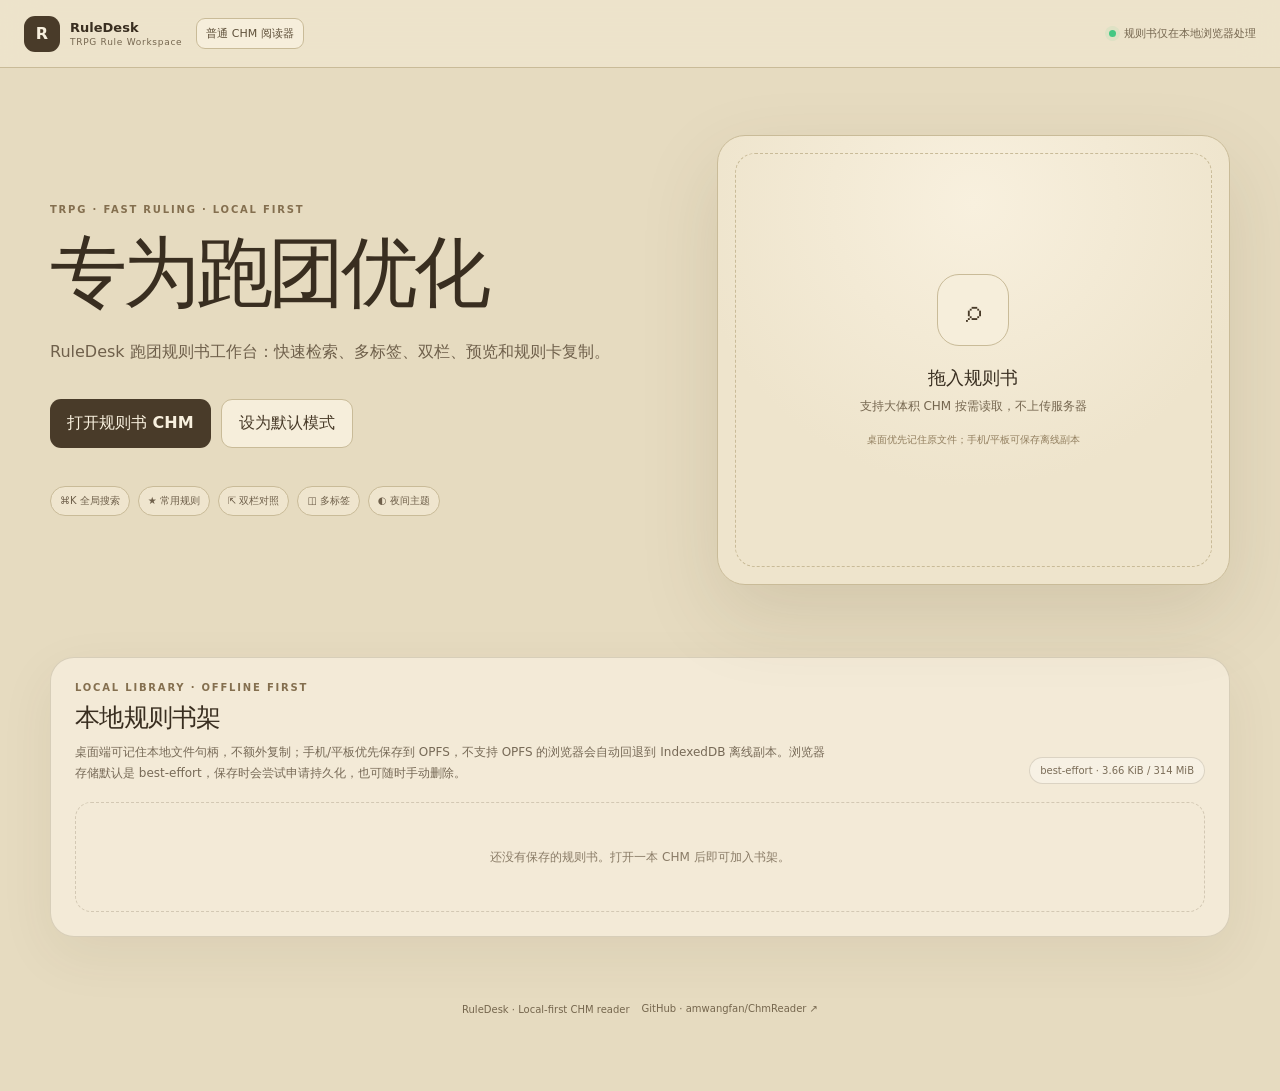
==== commit 3221261a: "Document offline storage fallback" ====
--- a/ruledesk/index.html
+++ b/ruledesk/index.html
@@ -43,7 +43,7 @@
         <div class="drop-icon">⌕</div>
         <strong>拖入规则书</strong>
         <span>支持大体积 CHM 按需读取，不上传服务器</span>
-        <small>桌面优先记住原文件；移动端可保存到离线书架</small>
+        <small>桌面优先记住原文件；手机/平板可保存离线副本</small>
       </section>
 
       <section class="library-section" aria-labelledby="libraryHeading">
@@ -51,7 +51,7 @@
           <div>
             <p class="eyebrow">LOCAL LIBRARY · OFFLINE FIRST</p>
             <h2 id="libraryHeading">本地规则书架</h2>
-            <p>桌面端可记住本地文件句柄，不额外复制；手机/平板可保存到浏览器 OPFS，之后离线直接打开。浏览器存储默认是 best-effort，保存时会尝试申请持久化，也可随时手动删除。</p>
+            <p>桌面端可记住本地文件句柄，不额外复制；手机/平板优先保存到 OPFS，不支持 OPFS 的浏览器会自动回退到 IndexedDB 离线副本。浏览器存储默认是 best-effort，保存时会尝试申请持久化，也可随时手动删除。</p>
           </div>
           <div class="library-storage" id="libraryStorage">正在读取本地书架…</div>
         </div>
@@ -150,7 +150,7 @@
     <div id="shelfPrompt" class="shelf-prompt" hidden>
       <div class="shelf-prompt-card">
         <span class="shelf-prompt-icon">▣</span>
-        <div><b>保存到离线书架？</b><p>这会把规则书复制到浏览器的本地私有存储（OPFS）。以后无需再次从文件管理器选择，断网也能打开。</p></div>
+        <div><b>保存到离线书架？</b><p>这会把规则书复制到浏览器本地。优先使用 OPFS；若设备不支持（例如部分移动浏览器），会自动回退到 IndexedDB。以后无需再次从文件管理器选择，断网也能打开。</p></div>
         <div class="shelf-prompt-actions"><button id="shelfSaveBtn" class="btn primary" type="button">保存到离线书架</button><button id="shelfSkipBtn" class="btn secondary" type="button">仅本次打开</button></div>
       </div>
     </div>
--- a/ruledesk/ruledesk.css
+++ b/ruledesk/ruledesk.css
@@ -354,3 +354,40 @@
 .project-footer a{color:inherit;text-decoration:none;border-bottom:1px solid transparent;padding-bottom:1px}.project-footer a:hover{border-color:currentColor}
 body[data-reader-theme="dark"] .project-footer{color:#928d80}body[data-reader-theme="light"] .project-footer{color:#85857d}
 @media(max-width:720px){.project-footer{flex-direction:column;gap:4px;padding:2px 0 12px;font-size:10px}}
+
+
+/* v1.3.5 — touch-tablet compact chrome. Desktop pointer/fine layouts stay unchanged. */
+body.tablet-compact.reading-mode{--top:48px;--work:52px;--tabs:40px}
+body.tablet-compact.reading-mode .topbar{height:var(--top);padding:0 12px;min-height:0}
+body.tablet-compact.reading-mode .brand{gap:8px}
+body.tablet-compact.reading-mode .brand-mark{width:32px;height:32px;border-radius:9px;font-size:15px}
+body.tablet-compact.reading-mode .brand b{font-size:13px}
+body.tablet-compact.reading-mode .brand small,body.tablet-compact.reading-mode .mode-link,body.tablet-compact.reading-mode .privacy{display:none}
+body.tablet-compact.reading-mode .workspace{padding-top:var(--top);height:100dvh}
+body.tablet-compact.reading-mode .workbar{position:relative;height:var(--work);grid-template-columns:minmax(0,1fr);grid-template-rows:52px;gap:0;padding:0 9px;align-items:center;overflow:visible}
+body.tablet-compact.reading-mode .work-left{grid-column:1;grid-row:1;gap:5px;min-width:0;width:100%}
+body.tablet-compact.reading-mode .work-left>.icon-btn{width:36px;min-width:36px;height:36px}
+body.tablet-compact.reading-mode .book-meta{flex:1 1 auto;min-width:0;margin-left:3px}
+body.tablet-compact.reading-mode .book-meta b{max-width:none;font-size:12px}
+body.tablet-compact.reading-mode .book-meta small{display:block;max-width:none;font-size:8.5px;line-height:1.15}
+body.tablet-compact.reading-mode .mobile-tools-btn{display:grid;place-items:center;flex:0 0 36px;margin-left:auto;font-size:15px;letter-spacing:1px}
+body.tablet-compact.reading-mode .mobile-search-btn{display:grid;place-items:center}
+body.tablet-compact.reading-mode .search-cluster{position:absolute;inset:0 auto auto 0;width:0;height:0;z-index:95}
+body.tablet-compact.reading-mode .search-cluster .global-search{position:fixed;z-index:90;left:12px;right:12px;top:calc(var(--top) + var(--work) + var(--tabs) + 8px);display:none;pointer-events:auto}
+body.tablet-compact.reading-mode .search-cluster .global-search.mobile-search-open{display:grid}
+body.tablet-compact.reading-mode .search-scope-menu{pointer-events:auto}
+body.tablet-compact.reading-mode .work-right{display:none}
+body.tablet-compact.reading-mode.mobile-tools-open{--work:102px}
+body.tablet-compact.reading-mode.mobile-tools-open .workbar{grid-template-rows:52px 50px}
+body.tablet-compact.reading-mode.mobile-tools-open .work-right{display:flex;grid-column:1;grid-row:2;width:100%;min-width:0;align-items:center;justify-content:flex-start;gap:7px;padding:4px 1px 6px;overflow-x:auto;overflow-y:hidden;flex-wrap:nowrap;scrollbar-width:none;-webkit-overflow-scrolling:touch;overscroll-behavior-inline:contain}
+body.tablet-compact.reading-mode.mobile-tools-open .work-right::-webkit-scrollbar{display:none}
+body.tablet-compact.reading-mode.mobile-tools-open .work-right .icon-btn,body.tablet-compact.reading-mode.mobile-tools-open .work-right .tool-btn,body.tablet-compact.reading-mode.mobile-tools-open .work-right .theme-select,body.tablet-compact.reading-mode.mobile-tools-open .font-tools{height:38px;min-height:38px;flex:0 0 auto}
+body.tablet-compact.reading-mode.mobile-tools-open .work-right .icon-btn,body.tablet-compact.reading-mode.mobile-tools-open .work-right .tool-btn{min-width:40px}
+body.tablet-compact.reading-mode.mobile-tools-open .font-tools{display:flex!important;min-width:82px}
+body.tablet-compact.reading-mode.mobile-tools-open .font-tools button{height:36px;width:40px}
+body.tablet-compact.reading-mode.mobile-tools-open .theme-select{display:block!important;width:92px;max-width:none;font-size:12px}
+body.tablet-compact.reading-mode .workspace-body{display:block;position:relative;height:calc(100dvh - var(--top) - var(--work) - var(--tabs));min-height:0}
+body.tablet-compact.reading-mode .sidebar{position:absolute;z-index:60;inset:0 auto 0 0;width:min(44vw,400px);max-width:400px;transform:translateX(-102%);transition:.18s;box-shadow:18px 0 45px rgba(0,0,0,.2)}
+body.tablet-compact.reading-mode .sidebar.mobile-open{transform:translateX(0)}
+body.tablet-compact.reading-mode .desk{height:100%}
+body.tablet-compact.reading-mode .pane-stage,body.tablet-compact.reading-mode .pane iframe{min-height:0}
